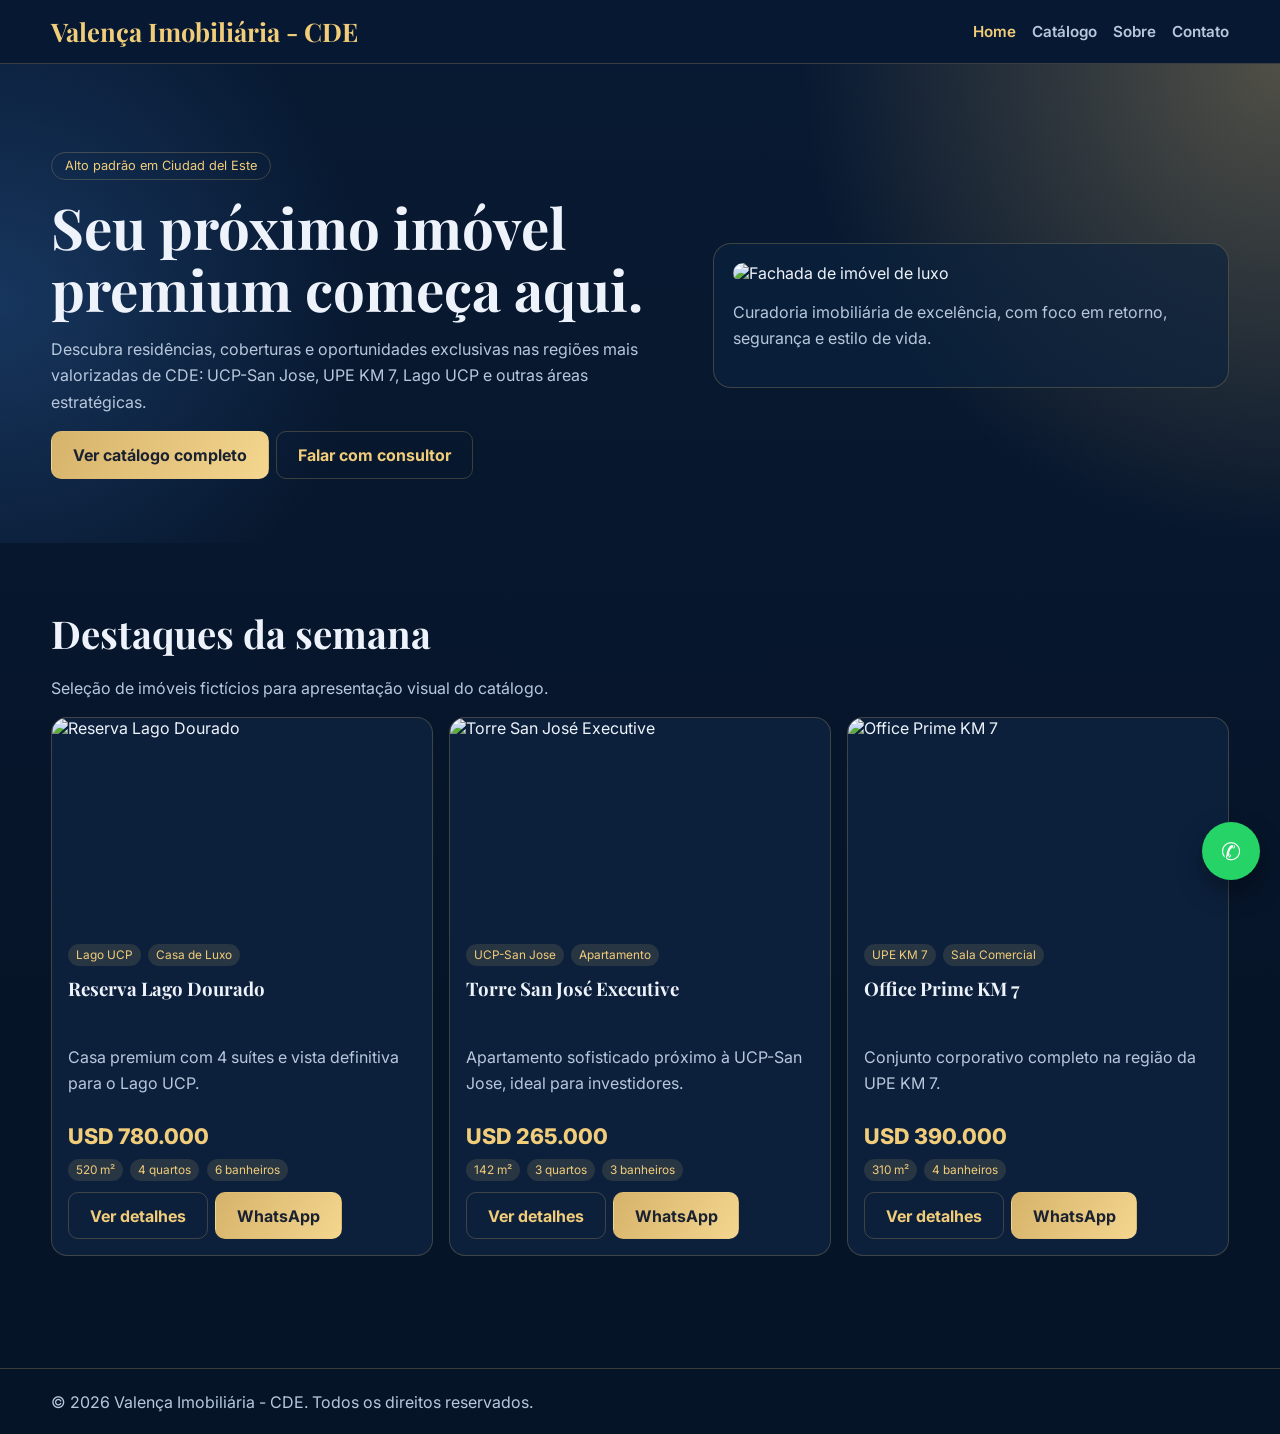
==== index.html @ 4819cb86 "Create premium responsive real estate catalog website" ====
<!doctype html>
<html lang="pt-BR">
<head>
  <meta charset="UTF-8" />
  <meta name="viewport" content="width=device-width, initial-scale=1.0" />
  <title>Valença Imobiliária - CDE | Home</title>
  <meta name="description" content="Imóveis premium em Ciudad del Este com atendimento especializado." />
  <link rel="preconnect" href="https://fonts.googleapis.com">
  <link rel="preconnect" href="https://fonts.gstatic.com" crossorigin>
  <link href="https://fonts.googleapis.com/css2?family=Inter:wght@400;500;600;700;800&family=Playfair+Display:wght@600;700;800&display=swap" rel="stylesheet">
  <link rel="stylesheet" href="assets/css/styles.css" />
</head>
<body>
  <header class="site-header">
    <div class="container nav-wrap">
      <a class="brand" href="index.html">Valença Imobiliária - CDE</a>
      <nav>
        <a class="active" href="index.html">Home</a>
        <a href="catalogo.html">Catálogo</a>
        <a href="sobre.html">Sobre</a>
        <a href="contato.html">Contato</a>
      </nav>
    </div>
  </header>

  <main>
    <section class="hero">
      <div class="container hero-grid">
        <div>
          <span class="tag">Alto padrão em Ciudad del Este</span>
          <h1>Seu próximo imóvel premium começa aqui.</h1>
          <p>
            Descubra residências, coberturas e oportunidades exclusivas nas regiões mais valorizadas de CDE:
            UCP-San Jose, UPE KM 7, Lago UCP e outras áreas estratégicas.
          </p>
          <div class="chip-row">
            <a class="btn btn-primary" href="catalogo.html">Ver catálogo completo</a>
            <a class="btn btn-secondary" href="contato.html">Falar com consultor</a>
          </div>
        </div>
        <div class="hero-card">
          <img src="https://images.unsplash.com/photo-1600607687644-c7f34f7f3f44?auto=format&fit=crop&w=1400&q=80" alt="Fachada de imóvel de luxo" />
          <p>Curadoria imobiliária de excelência, com foco em retorno, segurança e estilo de vida.</p>
        </div>
      </div>
    </section>

    <section class="section container">
      <h2>Destaques da semana</h2>
      <p>Seleção de imóveis fictícios para apresentação visual do catálogo.</p>
      <div class="cards" id="featured-grid"></div>
    </section>
  </main>

  <footer class="footer">
    <div class="container">© 2026 Valença Imobiliária - CDE. Todos os direitos reservados.</div>
  </footer>

  <a class="whatsapp-float" target="_blank" rel="noopener noreferrer" aria-label="WhatsApp">✆</a>

  <script src="assets/data/imoveis.js"></script>
  <script src="assets/js/app.js"></script>
</body>
</html>
---- assets/css/styles.css ----
:root {
  --bg: #081a33;
  --bg-soft: #0f2a4d;
  --card: #102744;
  --text: #eef3fb;
  --muted: #b8c8dc;
  --gold: #d6b36a;
  --gold-strong: #f1cd7a;
  --line: rgba(214, 179, 106, 0.25);
}

* { box-sizing: border-box; }

body {
  margin: 0;
  font-family: 'Inter', system-ui, -apple-system, Segoe UI, Roboto, sans-serif;
  background: linear-gradient(180deg, var(--bg), #061428 70%);
  color: var(--text);
}

a { color: inherit; text-decoration: none; }

.container {
  width: min(1180px, 92%);
  margin: 0 auto;
}

.site-header {
  position: sticky;
  top: 0;
  z-index: 100;
  background: rgba(8, 26, 51, 0.95);
  backdrop-filter: blur(6px);
  border-bottom: 1px solid var(--line);
}

.nav-wrap {
  display: flex;
  justify-content: space-between;
  align-items: center;
  padding: 0.9rem 0;
}

.brand {
  font-family: 'Playfair Display', serif;
  font-weight: 700;
  font-size: clamp(1.1rem, 2vw, 1.6rem);
  color: var(--gold-strong);
}

nav {
  display: flex;
  gap: 1rem;
  flex-wrap: wrap;
}

nav a {
  color: var(--muted);
  font-weight: 600;
  font-size: 0.95rem;
}

nav a:hover,
nav a.active { color: var(--gold-strong); }

.hero {
  padding: 5.5rem 0 4rem;
  background:
    radial-gradient(circle at top right, rgba(214, 179, 106, 0.35), transparent 35%),
    radial-gradient(circle at center left, rgba(42, 90, 150, 0.45), transparent 28%);
}

.hero-grid {
  display: grid;
  grid-template-columns: 1.1fr 0.9fr;
  gap: 2rem;
  align-items: center;
}

.tag {
  display: inline-flex;
  border: 1px solid var(--line);
  color: var(--gold-strong);
  border-radius: 999px;
  padding: 0.35rem 0.8rem;
  font-size: 0.8rem;
  margin-bottom: 1rem;
}

h1, h2, h3 {
  font-family: 'Playfair Display', serif;
  margin: 0 0 1rem;
}

h1 { font-size: clamp(2rem, 4.4vw, 3.6rem); line-height: 1.1; }
h2 { font-size: clamp(1.6rem, 3vw, 2.4rem); }
p { color: var(--muted); line-height: 1.65; }

.btn {
  display: inline-block;
  padding: 0.8rem 1.3rem;
  border-radius: 10px;
  border: 1px solid transparent;
  font-weight: 700;
  transition: 0.2s;
}

.btn-primary {
  background: linear-gradient(120deg, #d6b36a, #f4d68f);
  color: #1a2130;
}

.btn-secondary {
  border-color: var(--line);
  color: var(--gold-strong);
}

.btn:hover { transform: translateY(-2px); }

.hero-card {
  border: 1px solid var(--line);
  border-radius: 18px;
  background: rgba(12, 34, 62, 0.65);
  padding: 1.2rem;
}

.hero-card img {
  width: 100%;
  height: 280px;
  object-fit: cover;
  border-radius: 12px;
}

.section { padding: 4rem 0; }

.filters {
  display: grid;
  grid-template-columns: repeat(4, minmax(150px, 1fr));
  gap: 0.8rem;
  margin: 1.2rem 0 2rem;
}

.select, .input {
  width: 100%;
  background: var(--card);
  color: var(--text);
  border: 1px solid var(--line);
  border-radius: 10px;
  padding: 0.75rem;
}

.cards {
  display: grid;
  grid-template-columns: repeat(3, minmax(0, 1fr));
  gap: 1rem;
}

.card {
  background: rgba(14, 36, 66, 0.8);
  border: 1px solid var(--line);
  border-radius: 16px;
  overflow: hidden;
  display: flex;
  flex-direction: column;
}

.card img {
  width: 100%;
  height: 210px;
  object-fit: cover;
}

.card-body {
  padding: 1rem;
  display: grid;
  gap: 0.65rem;
}

.chip-row {
  display: flex;
  gap: 0.45rem;
  flex-wrap: wrap;
}

.chip {
  font-size: 0.74rem;
  background: rgba(214, 179, 106, 0.14);
  color: var(--gold-strong);
  padding: 0.25rem 0.5rem;
  border-radius: 999px;
}

.price {
  font-size: 1.35rem;
  color: var(--gold-strong);
  font-weight: 800;
}

.detail-grid {
  display: grid;
  grid-template-columns: 1.1fr 0.9fr;
  gap: 1rem;
}

.gallery-main {
  width: 100%;
  height: 420px;
  object-fit: cover;
  border-radius: 16px;
  border: 1px solid var(--line);
}

.thumbs {
  display: grid;
  grid-template-columns: repeat(3, 1fr);
  gap: 0.6rem;
  margin-top: 0.6rem;
}

.thumbs img {
  width: 100%;
  height: 100px;
  object-fit: cover;
  border-radius: 8px;
  border: 1px solid transparent;
  cursor: pointer;
}

.thumbs img.active {
  border-color: var(--gold-strong);
}

.detail-card {
  background: rgba(13, 34, 61, 0.85);
  border: 1px solid var(--line);
  border-radius: 16px;
  padding: 1rem;
}

.video-wrap iframe {
  width: 100%;
  min-height: 280px;
  border: 0;
  border-radius: 14px;
}

.contact-box {
  display: grid;
  grid-template-columns: repeat(2, minmax(0, 1fr));
  gap: 1rem;
}

.form {
  background: rgba(13, 34, 61, 0.85);
  border: 1px solid var(--line);
  padding: 1rem;
  border-radius: 14px;
  display: grid;
  gap: 0.75rem;
}

textarea.input { min-height: 140px; resize: vertical; }

.whatsapp-float {
  position: fixed;
  right: 20px;
  bottom: 20px;
  width: 58px;
  height: 58px;
  border-radius: 50%;
  display: grid;
  place-items: center;
  font-size: 1.5rem;
  background: #25d366;
  color: white;
  box-shadow: 0 12px 26px rgba(0, 0, 0, 0.35);
  z-index: 110;
}

.footer {
  border-top: 1px solid var(--line);
  padding: 1.4rem 0;
  margin-top: 3rem;
  color: var(--muted);
}

@media (max-width: 980px) {
  .hero-grid,
  .detail-grid,
  .contact-box { grid-template-columns: 1fr; }
  .cards { grid-template-columns: repeat(2, minmax(0, 1fr)); }
  .gallery-main { height: 320px; }
}

@media (max-width: 700px) {
  .filters { grid-template-columns: 1fr 1fr; }
  .cards { grid-template-columns: 1fr; }
  .hero { padding-top: 4.2rem; }
  .thumbs { grid-template-columns: repeat(3, 1fr); }
}
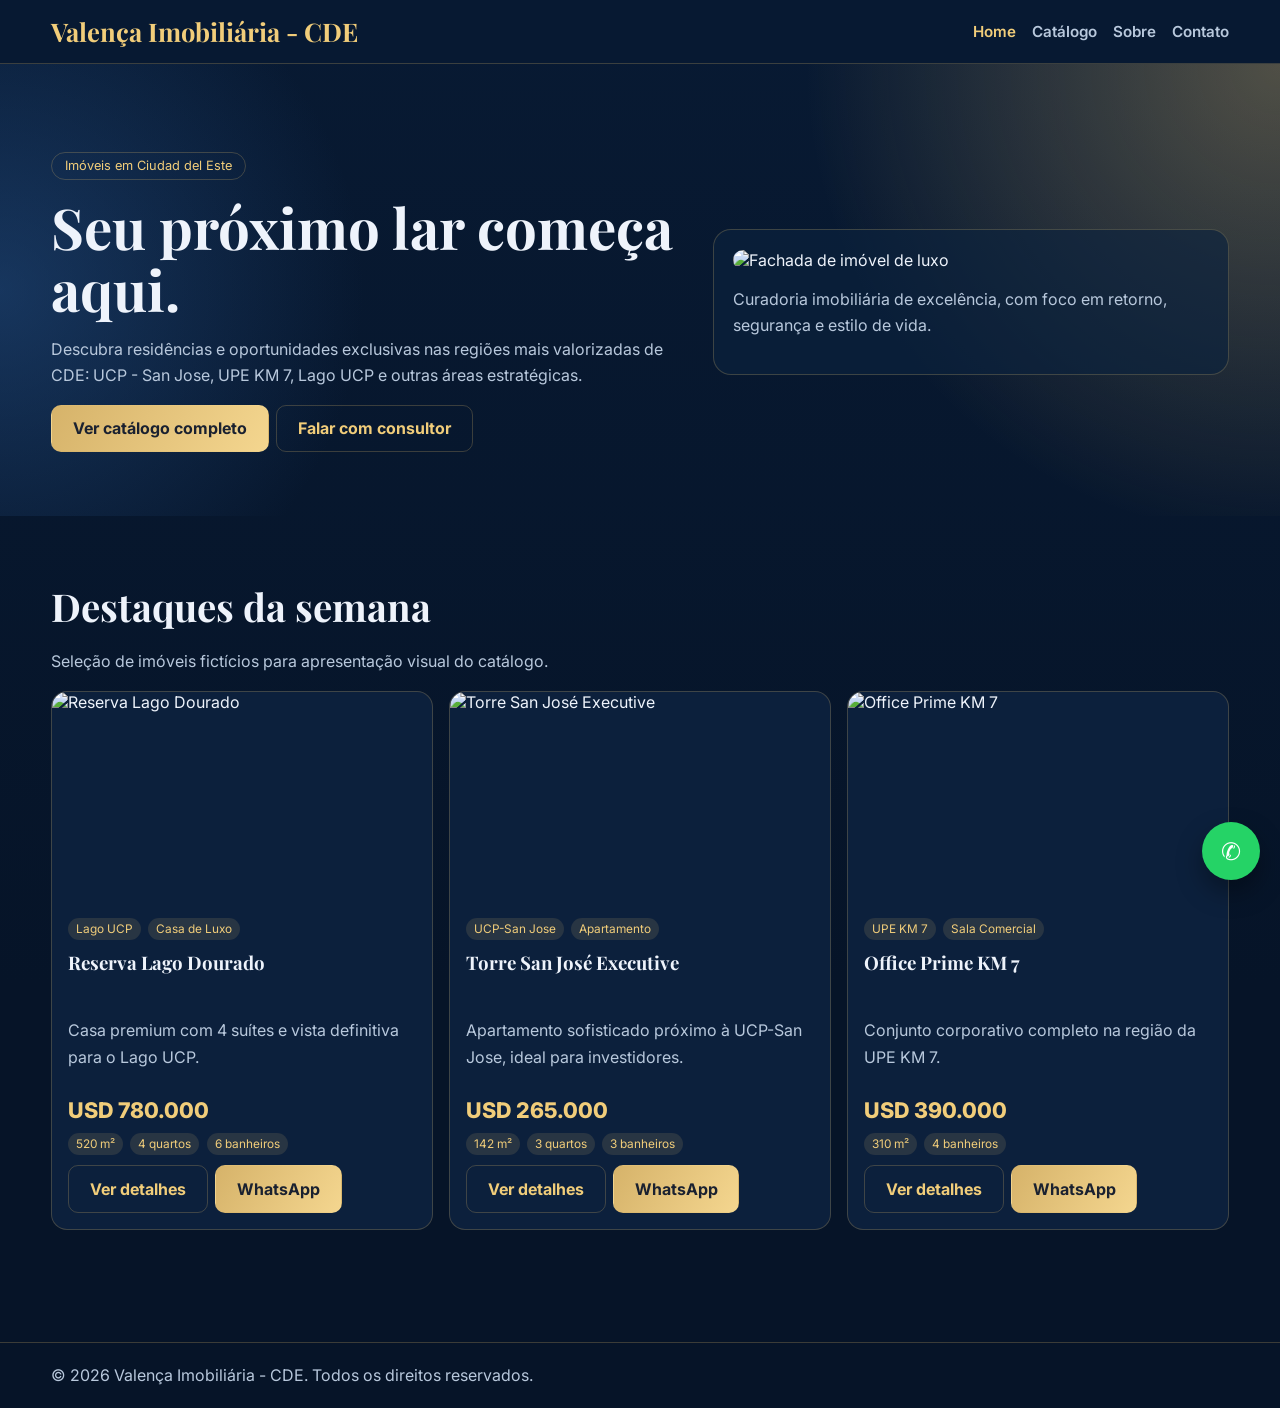
==== commit ae3024d9: "Update index.html" ====
--- a/index.html
+++ b/index.html
@@ -4,7 +4,7 @@
   <meta charset="UTF-8" />
   <meta name="viewport" content="width=device-width, initial-scale=1.0" />
   <title>Valença Imobiliária - CDE | Home</title>
-  <meta name="description" content="Imóveis premium em Ciudad del Este com atendimento especializado." />
+  <meta name="description" content="Imóveis em Ciudad del Este com atendimento especializado." />
   <link rel="preconnect" href="https://fonts.googleapis.com">
   <link rel="preconnect" href="https://fonts.gstatic.com" crossorigin>
   <link href="https://fonts.googleapis.com/css2?family=Inter:wght@400;500;600;700;800&family=Playfair+Display:wght@600;700;800&display=swap" rel="stylesheet">
@@ -27,11 +27,11 @@
     <section class="hero">
       <div class="container hero-grid">
         <div>
-          <span class="tag">Alto padrão em Ciudad del Este</span>
-          <h1>Seu próximo imóvel premium começa aqui.</h1>
+          <span class="tag">Imóveis em Ciudad del Este</span>
+          <h1>Seu próximo lar começa aqui.</h1>
           <p>
-            Descubra residências, coberturas e oportunidades exclusivas nas regiões mais valorizadas de CDE:
-            UCP-San Jose, UPE KM 7, Lago UCP e outras áreas estratégicas.
+            Descubra residências e oportunidades exclusivas nas regiões mais valorizadas de CDE:
+            UCP - San Jose, UPE KM 7, Lago UCP e outras áreas estratégicas.
           </p>
           <div class="chip-row">
             <a class="btn btn-primary" href="catalogo.html">Ver catálogo completo</a>
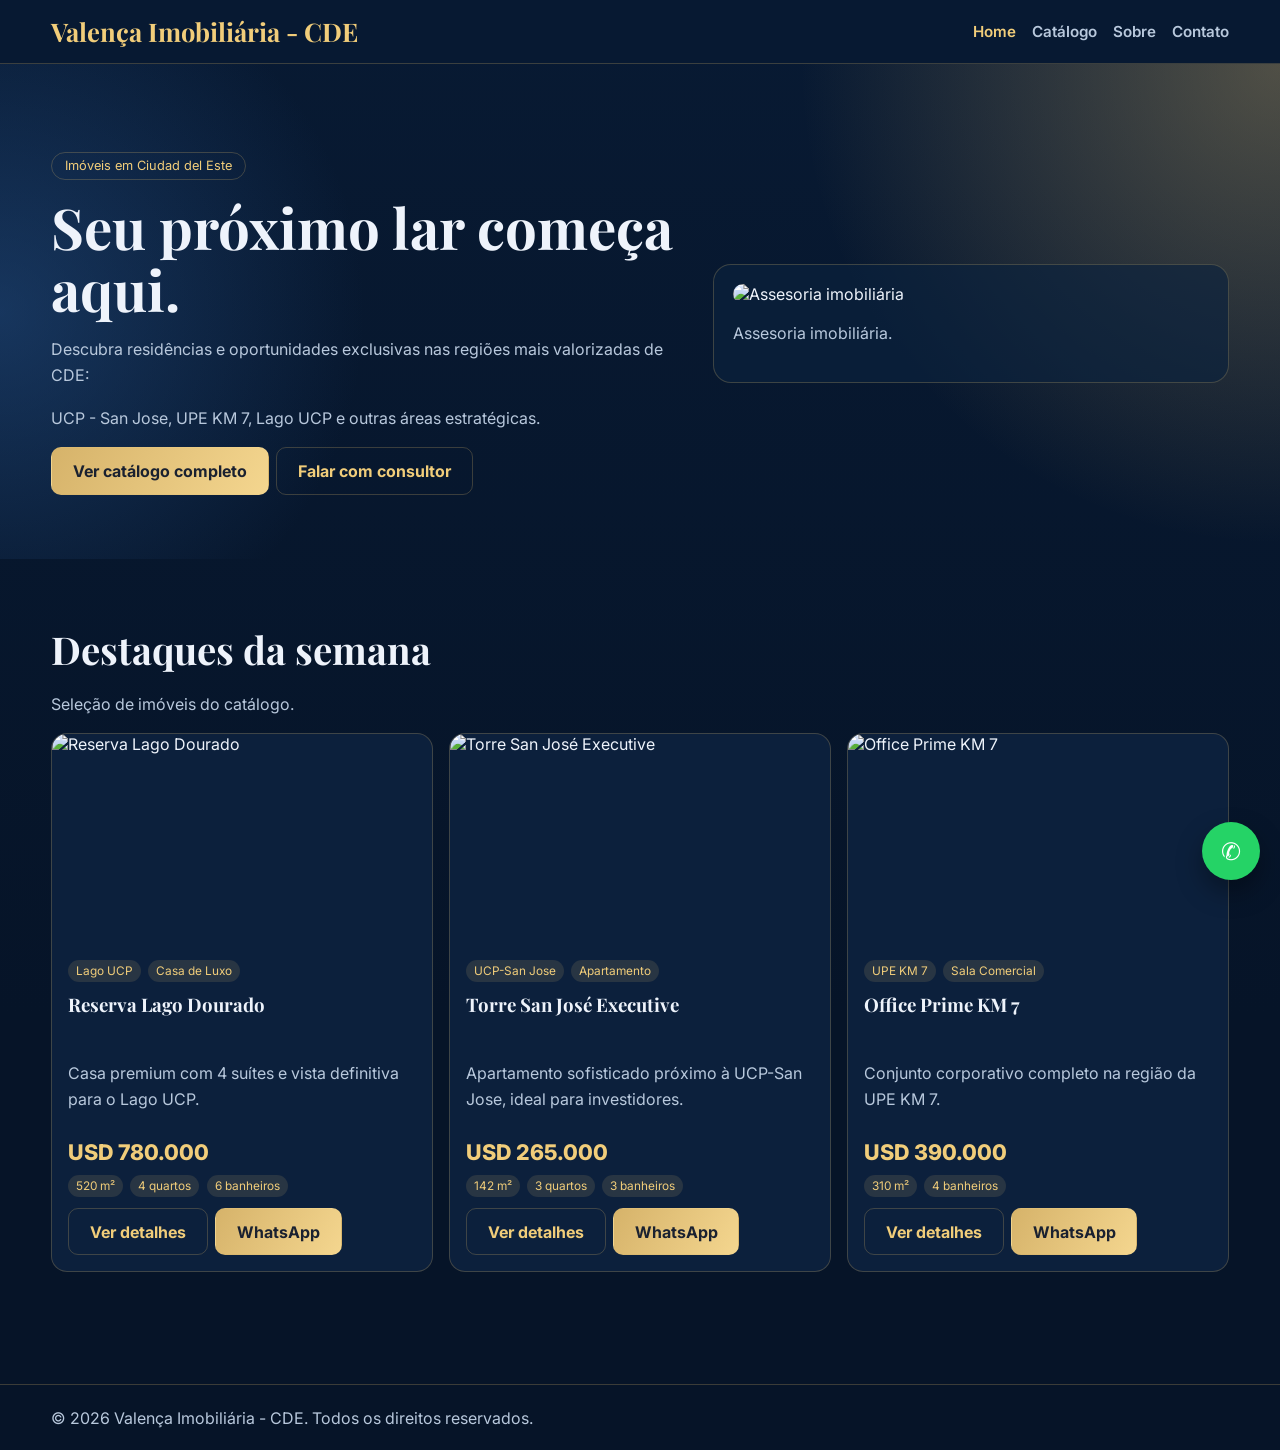
==== commit 91dd6b0d: "Update index.html" ====
--- a/index.html
+++ b/index.html
@@ -31,7 +31,7 @@
           <h1>Seu próximo lar começa aqui.</h1>
           <p>
             Descubra residências e oportunidades exclusivas nas regiões mais valorizadas de CDE:
-            UCP - San Jose, UPE KM 7, Lago UCP e outras áreas estratégicas.
+           <p> UCP - San Jose, UPE KM 7, Lago UCP e outras áreas estratégicas.
           </p>
           <div class="chip-row">
             <a class="btn btn-primary" href="catalogo.html">Ver catálogo completo</a>
@@ -39,15 +39,15 @@
           </div>
         </div>
         <div class="hero-card">
-          <img src="https://images.unsplash.com/photo-1600607687644-c7f34f7f3f44?auto=format&fit=crop&w=1400&q=80" alt="Fachada de imóvel de luxo" />
-          <p>Curadoria imobiliária de excelência, com foco em retorno, segurança e estilo de vida.</p>
+          <img src="https://i.postimg.cc/MGmrj917/modificado.png" alt="Assesoria imobiliária" />
+          <p>Assesoria imobiliária.</p>
         </div>
       </div>
     </section>
 
     <section class="section container">
       <h2>Destaques da semana</h2>
-      <p>Seleção de imóveis fictícios para apresentação visual do catálogo.</p>
+      <p>Seleção de imóveis do catálogo.</p>
       <div class="cards" id="featured-grid"></div>
     </section>
   </main>
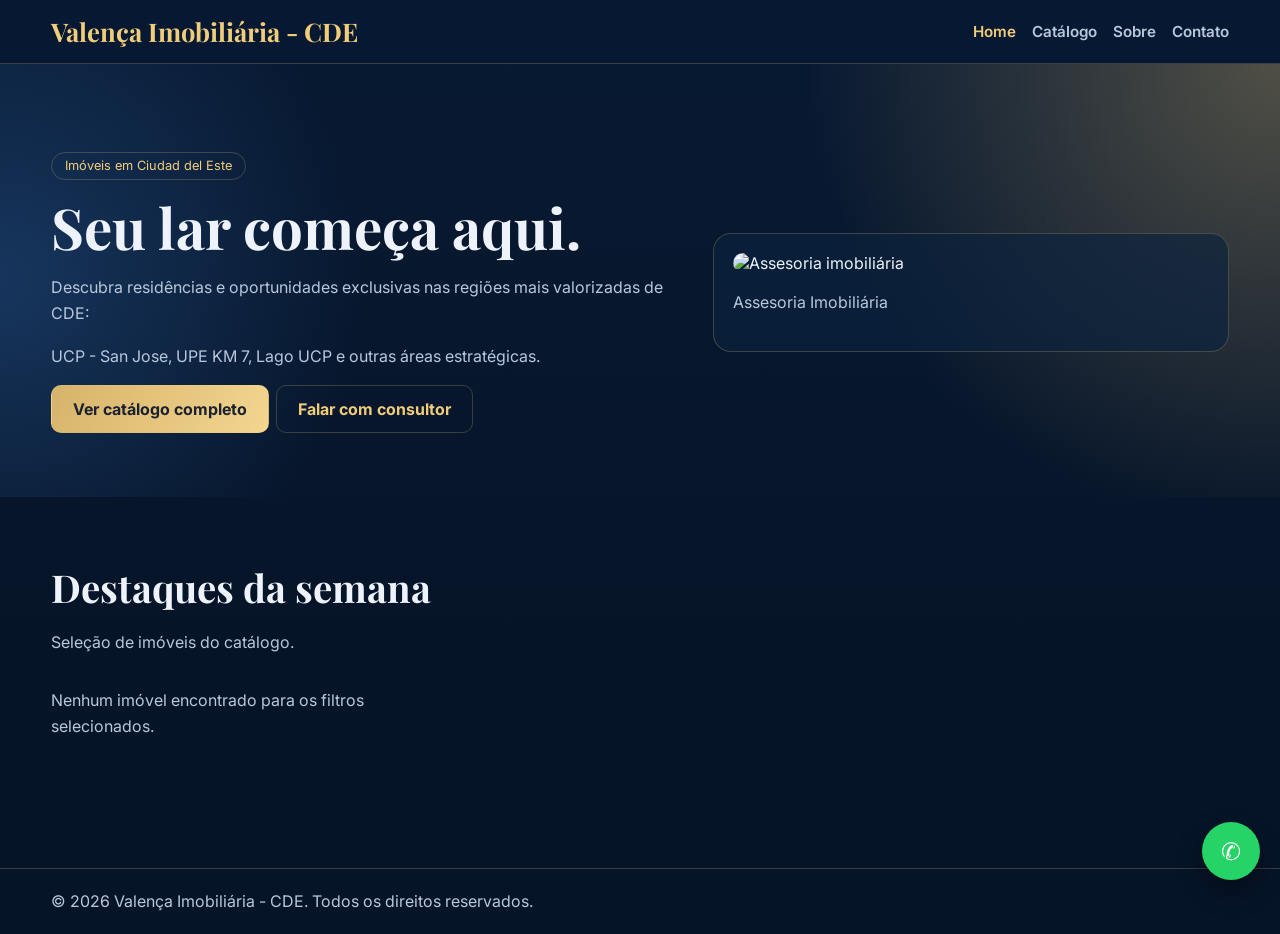
==== commit 431cddd2: "Update index.html" ====
--- a/index.html
+++ b/index.html
@@ -28,7 +28,7 @@
       <div class="container hero-grid">
         <div>
           <span class="tag">Imóveis em Ciudad del Este</span>
-          <h1>Seu próximo lar começa aqui.</h1>
+          <h1>Seu lar começa aqui.</h1>
           <p>
             Descubra residências e oportunidades exclusivas nas regiões mais valorizadas de CDE:
            <p> UCP - San Jose, UPE KM 7, Lago UCP e outras áreas estratégicas.
@@ -40,7 +40,7 @@
         </div>
         <div class="hero-card">
           <img src="https://i.postimg.cc/MGmrj917/modificado.png" alt="Assesoria imobiliária" />
-          <p>Assesoria imobiliária.</p>
+          <p>Assesoria Imobiliária</p>
         </div>
       </div>
     </section>
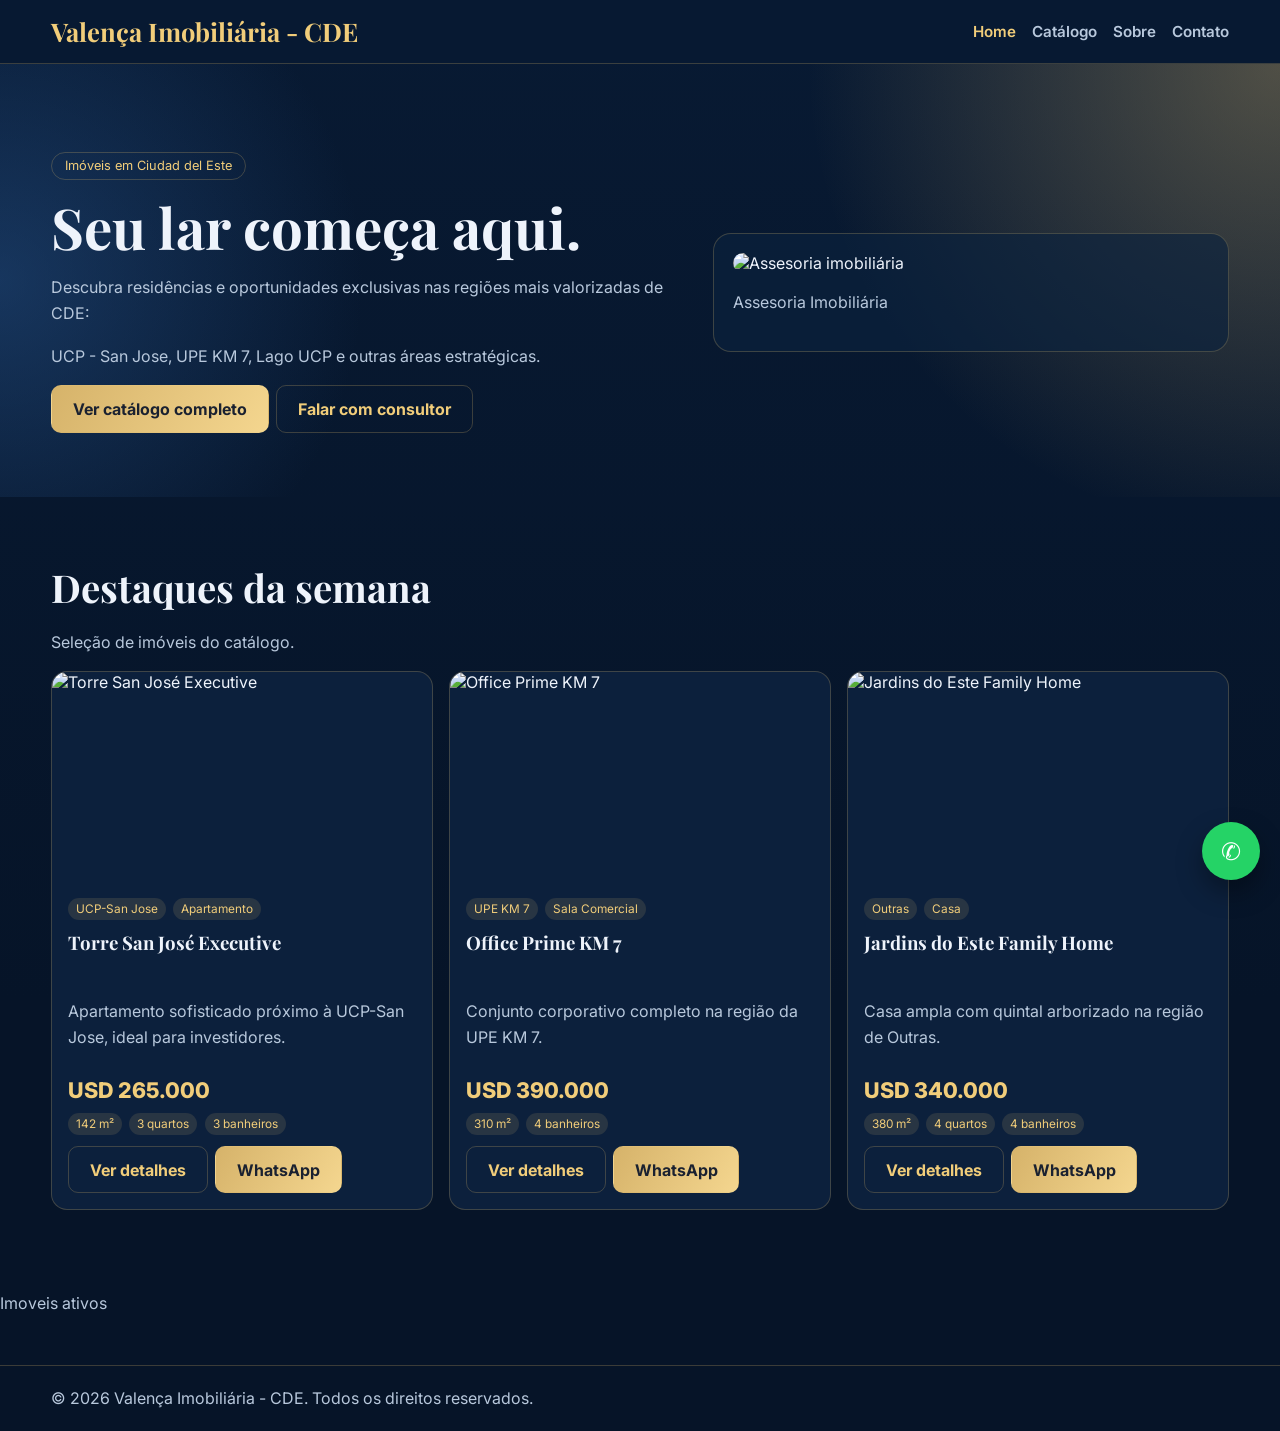
==== commit 1a486a9c: "Update index.html" ====
--- a/index.html
+++ b/index.html
@@ -51,7 +51,7 @@
       <div class="cards" id="featured-grid"></div>
     </section>
   </main>
-
+<p> Imoveis ativos 
   <footer class="footer">
     <div class="container">© 2026 Valença Imobiliária - CDE. Todos os direitos reservados.</div>
   </footer>
